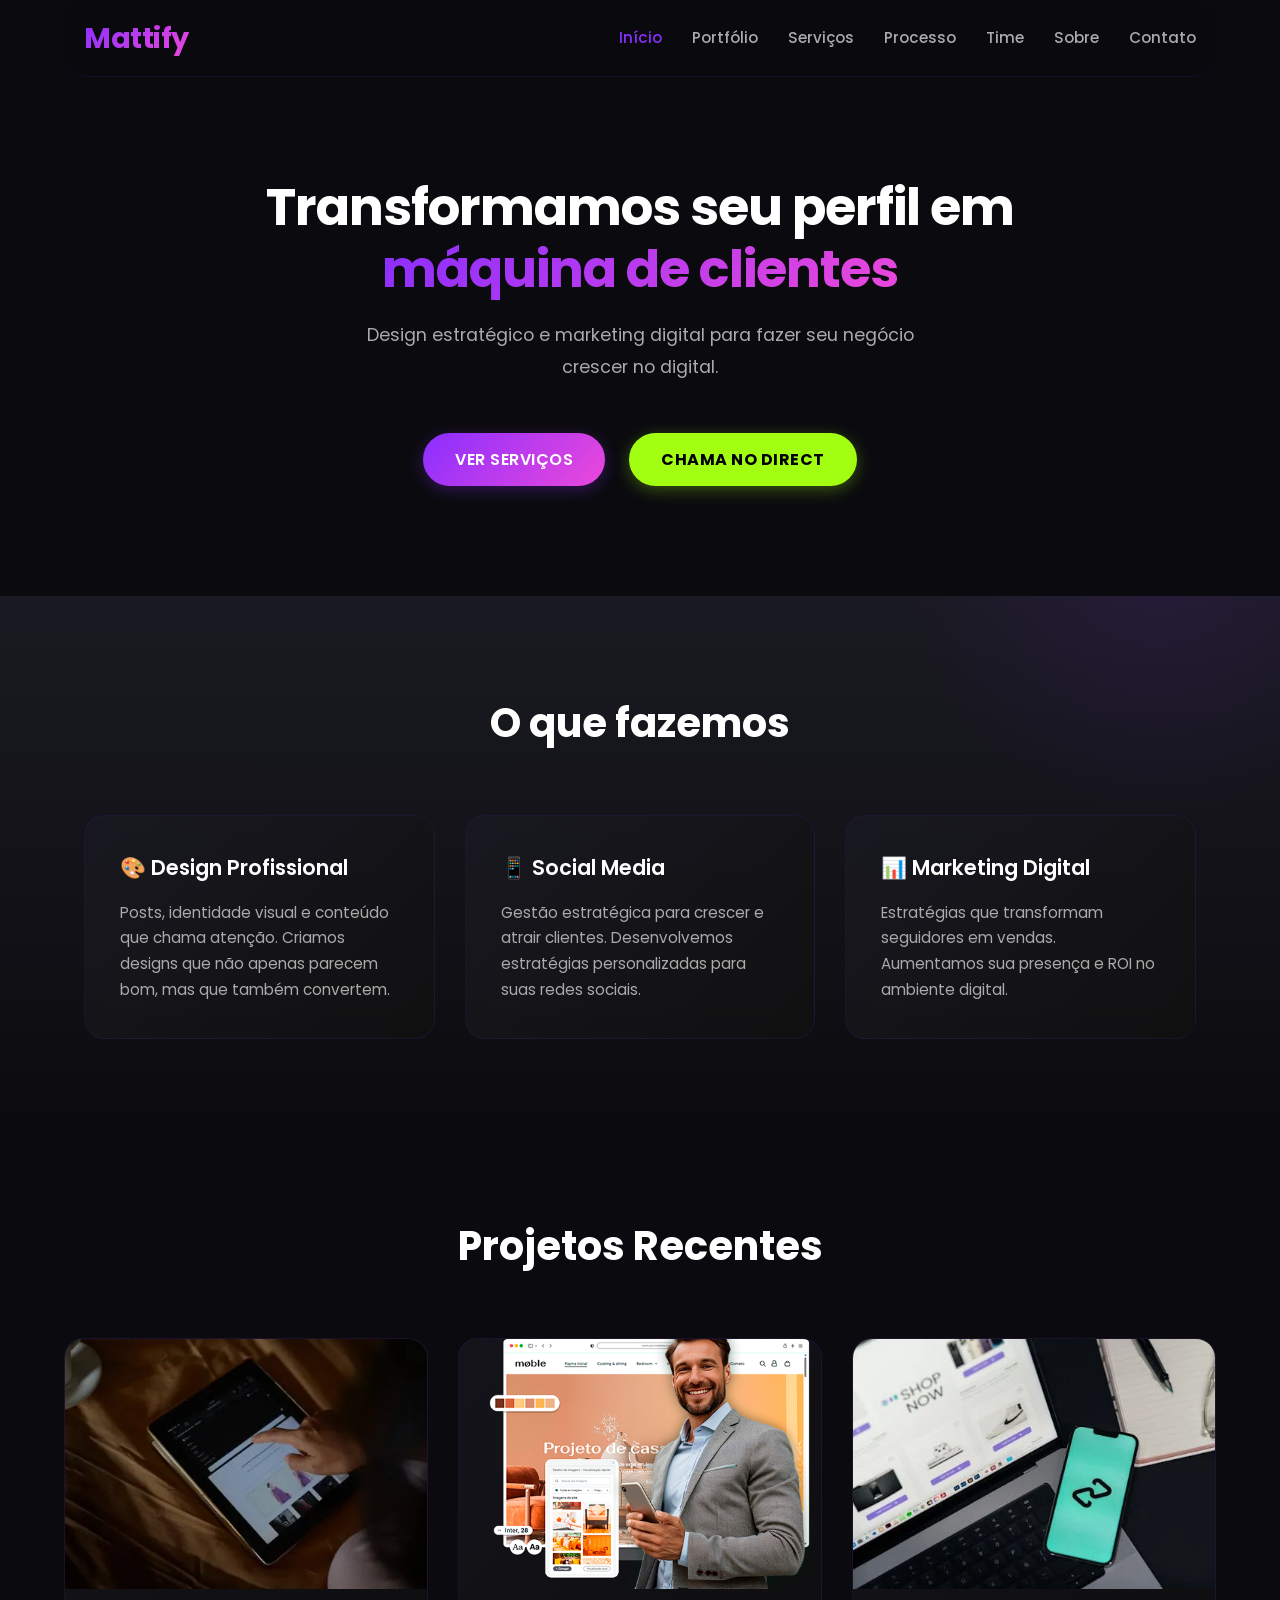
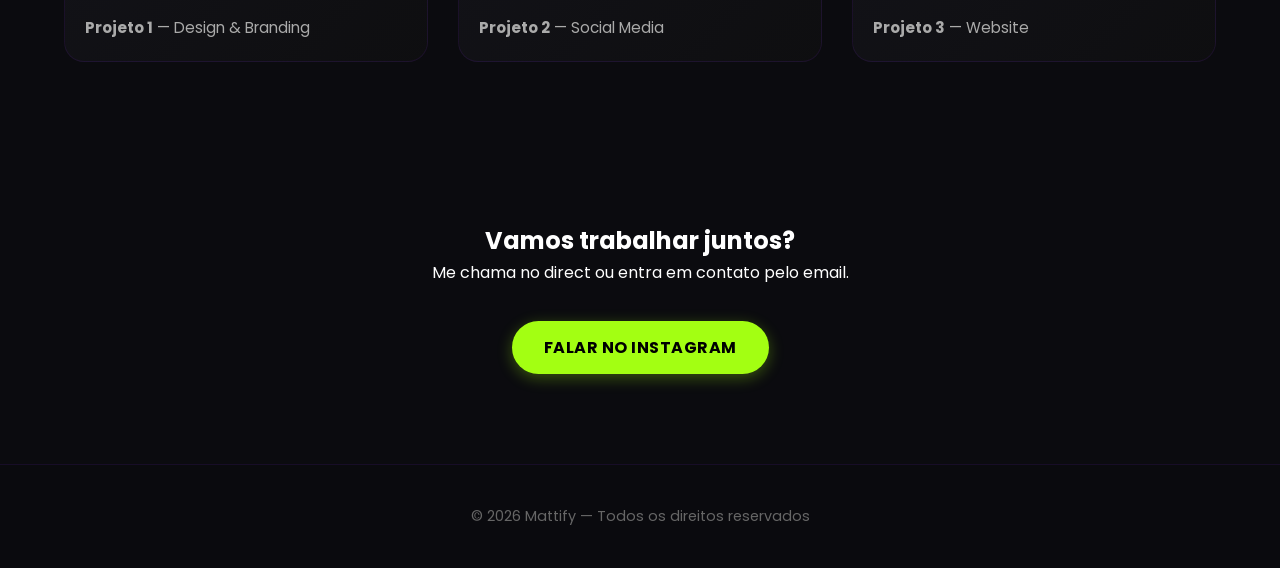
==== index.html @ 91e947d9 "Add files via upload" ====
<!DOCTYPE html>
<html lang="pt-BR">
<head>
  <meta charset="UTF-8">
  <meta name="viewport" content="width=device-width, initial-scale=1.0">
  <meta name="description" content="Mattify — Marketing & Design. Transformamos seu perfil em máquina de clientes com design estratégico e marketing digital.">
  <title>Mattify — Marketing & Design</title>

  <!-- Fonte -->
  <link href="https://fonts.googleapis.com/css2?family=Poppins:wght@300;400;600;700&display=swap" rel="stylesheet">

  <!-- CSS -->
  <link rel="stylesheet" href="style.css">
</head>

<body>

  <!-- HEADER -->
  <header class="container">
    <div class="logo">Mattify</div>
    <button class="menu-toggle">☰</button>
    <nav>
      <a href="index.html" class="nav-link">Início</a>
      <a href="portfolio.html" class="nav-link">Portfólio</a>
      <a href="servicos.html" class="nav-link">Serviços</a>
      <a href="processo.html" class="nav-link">Processo</a>
      <a href="nosso-time.html" class="nav-link">Time</a>
      <a href="sobre.html" class="nav-link">Sobre</a>
      <a href="contato.html" class="nav-link">Contato</a>
    </nav>
  </header>

  <!-- HERO -->
  <section class="hero container">
    <h1>
      Transformamos seu perfil em <span>máquina de clientes</span>
    </h1>
    <p>
      Design estratégico e marketing digital para fazer seu negócio crescer no digital.
    </p>
    <button class="btn btn-primary">Ver Serviços</button>
    <button class="btn btn-cta">Chama no Direct</button>
  </section>

  <!-- SERVICES -->
  <section id="services" class="services">
    <div class="container">
      <h2>O que fazemos</h2>

      <div class="service-grid">
        <div class="service-card">
          <h3>🎨 Design Profissional</h3>
          <p>Posts, identidade visual e conteúdo que chama atenção. Criamos designs que não apenas parecem bom, mas que também convertem.</p>
        </div>

        <div class="service-card">
          <h3>📱 Social Media</h3>
          <p>Gestão estratégica para crescer e atrair clientes. Desenvolvemos estratégias personalizadas para suas redes sociais.</p>
        </div>

        <div class="service-card">
          <h3>📊 Marketing Digital</h3>
          <p>Estratégias que transformam seguidores em vendas. Aumentamos sua presença e ROI no ambiente digital.</p>
        </div>
      </div>
    </div>
  </section>

  <!-- PORTFOLIO -->
  <section id="portfolio" class="portfolio container">
    <h2>Projetos Recentes</h2>

    <div class="portfolio-grid">
      <div class="portfolio-item">
        <img src="placeholder1.webp" alt="Projeto 1">
        <p><strong>Projeto 1</strong> — Design & Branding</p>
      </div>

      <div class="portfolio-item">
        <img src="placeholder2.png" alt="Projeto 2">
        <p><strong>Projeto 2</strong> — Social Media</p>
      </div>

      <div class="portfolio-item">
        <img src="placeholder3.webp" alt="Projeto 3">
        <p><strong>Projeto 3</strong> — Website</p>
      </div>
    </div>
  </section>

  <!-- CONTACT -->
  <section id="contact" class="container" style="padding: 80px 0; text-align: center;">
    <h2>Vamos trabalhar juntos?</h2>
    <p>Me chama no direct ou entra em contato pelo email.</p>
    <br>
    <button class="btn btn-cta">Falar no Instagram</button>
  </section>

  <!-- FOOTER -->
  <footer>
    <p>© 2026 Mattify — Todos os direitos reservados</p>
  </footer>

  <script src="script.js"></script>
</body>
</html>
---- style.css ----
/* =========================
   RESET & BASE
========================= */
* {
  margin: 0;
  padding: 0;
  box-sizing: border-box;
  font-family: 'Poppins', sans-serif;
}

html {
  scroll-behavior: smooth;
}

body {
  background: #0B0B0F;
  color: #ffffff;
  line-height: 1.6;
  overflow-x: hidden;
}

/* =========================
   GRADIENTS & COLORS
========================= */
:root {
  --bg-dark: #0B0B0F;
  --bg-secondary: #1A1A22;
  --bg-tertiary: #111;

  --primary: #8A2EFF;
  --secondary: #3B82F6;
  --accent: #EC4899;

  --cta: #A3FF12;

  --gradient-main: linear-gradient(135deg, #8A2EFF, #ec48db);
  --gradient-hover: linear-gradient(135deg, #A855FF, #FF1493);
}

/* =========================
   CONTAINER
========================= */
.container {
  width: 90%;
  max-width: 1200px;
  margin: auto;
  padding: 15px 20px;
  border-radius: 25px;
}

/* =========================
   HEADER
========================= */
header {
  padding: 20px 0;
  display: flex;
  justify-content: space-between;
  align-items: center;
  position: sticky;
  top: 0;
  background: rgba(11, 11, 15, 0.95);
  backdrop-filter: blur(10px);
  z-index: 1000;
  border-bottom: 1px solid rgba(138, 46, 255, 0.1);
  animation: slideDown 0.5s ease-out;
}

@keyframes slideDown {
  from {
    transform: translateY(-100%);
    opacity: 0;
  }
  to {
    transform: translateY(0);
    opacity: 1;
  }
}

.logo {
  font-size: 1.8rem;
  font-weight: 700;
  background: var(--gradient-main);
  -webkit-background-clip: text;
  -webkit-text-fill-color: transparent;
  background-clip: text;
  letter-spacing: -0.5px;
  transition: transform 0.3s ease;
}

.logo:hover {
  transform: scale(1.05);
}

nav {
  display: flex;
  align-items: center;
  gap: 30px;
}

.nav-link {
  color: #aaa;
  text-decoration: none;
  transition: all 0.3s ease;
  font-size: 0.95rem;
  font-weight: 500;
  position: relative;
}

.nav-link::after {
  content: '';
  position: absolute;
  bottom: -5px;
  left: 0;
  width: 0;
  height: 2px;
  background: var(--gradient-main);
  transition: width 0.3s ease;
}

.nav-link:hover {
  color: var(--primary);
}

.nav-link:hover::after {
  width: 100%;
}

.site-link {
  color: #ffffff;
  text-decoration: none;
  transition: all 0.3s ease;
  position: relative;
}

.site-link:hover {
  color: var(--primary);
}

/* Menu Hamburger */
.menu-toggle {
  display: none;
  background: none;
  border: none;
  color: white;
  font-size: 1.5rem;
  cursor: pointer;
  z-index: 1001;
}

/* =========================
   HERO SECTION
========================= */
.hero {
  padding: 100px 0;
  text-align: center;
  animation: fadeInUp 0.8s ease-out;
}

@keyframes fadeInUp {
  from {
    opacity: 0;
    transform: translateY(30px);
  }
  to {
    opacity: 1;
    transform: translateY(0);
  }
}

.hero h1 {
  font-size: 3.2rem;
  margin-bottom: 20px;
  line-height: 1.2;
  letter-spacing: -1px;
  font-weight: 700;
}

.hero span {
  background: var(--gradient-main);
  -webkit-background-clip: text;
  -webkit-text-fill-color: transparent;
  background-clip: text;
  display: inline-block;
  animation: gradientShift 3s ease-in-out infinite;
}

@keyframes gradientShift {
  0%, 100% {
    filter: brightness(1);
  }
  50% {
    filter: brightness(1.2);
  }
}

.hero p {
  color: #aaa;
  margin-bottom: 40px;
  font-size: 1.1rem;
  max-width: 600px;
  margin-left: auto;
  margin-right: auto;
  line-height: 1.8;
}

/* =========================
   BUTTON
========================= */
.btn {
  padding: 14px 32px;
  border-radius: 50px;
  border: none;
  cursor: pointer;
  font-weight: 600;
  transition: all 0.3s ease;
  font-size: 1rem;
  text-transform: uppercase;
  letter-spacing: 0.5px;
  display: inline-block;
  margin: 10px;
  position: relative;
  overflow: hidden;
}

.btn::before {
  content: '';
  position: absolute;
  top: 50%;
  left: 50%;
  width: 0;
  height: 0;
  border-radius: 50%;
  background: rgba(255, 255, 255, 0.2);
  transform: translate(-50%, -50%);
  transition: width 0.6s, height 0.6s;
}

.btn:active::before {
  width: 300px;
  height: 300px;
}

.btn-primary {
  background: var(--gradient-main);
  color: #fff;
  box-shadow: 0 4px 15px rgba(138, 46, 255, 0.3);
}

.btn-primary:hover {
  transform: translateY(-3px);
  box-shadow: 0 8px 25px rgba(138, 46, 255, 0.5);
}

.btn-cta {
  background: var(--cta);
  color: #000;
  box-shadow: 0 4px 15px rgba(163, 255, 18, 0.3);
  font-weight: 700;
}

.btn-cta:hover {
  transform: translateY(-3px) scale(1.05);
  box-shadow: 0 8px 25px rgba(163, 255, 18, 0.5);
}

.filter-btn {
  background: rgba(138, 46, 255, 0.1);
  color: #aaa;
  border: 1px solid rgba(138, 46, 255, 0.2);
}

.filter-btn:hover,
.filter-btn.active {
  background: var(--primary);
  color: #fff;
  border-color: var(--primary);
}

.filter-creator {
  background: rgba(236, 72, 153, 0.1);
  color: #aaa;
  border: 1px solid rgba(236, 72, 153, 0.2);
}

.filter-creator:hover,
.filter-creator.active {
  background: var(--accent);
  color: #fff;
  border-color: var(--accent);
}

/* =========================
   SERVICES
========================= */
.services {
  padding: 80px 0;
  background: linear-gradient(180deg, var(--bg-secondary) 0%, var(--bg-dark) 100%);
  position: relative;
  overflow: hidden;
}

.services::before {
  content: '';
  position: absolute;
  top: -50%;
  right: -10%;
  width: 500px;
  height: 500px;
  background: radial-gradient(circle, rgba(138, 46, 255, 0.1) 0%, transparent 70%);
  border-radius: 50%;
  pointer-events: none;
}

.services h2 {
  text-align: center;
  margin-bottom: 60px;
  font-size: 2.5rem;
  position: relative;
  z-index: 1;
}

.service-grid {
  display: grid;
  grid-template-columns: repeat(auto-fit, minmax(280px, 1fr));
  gap: 30px;
  position: relative;
  z-index: 1;
}

.service-card {
  background: linear-gradient(135deg, rgba(26, 26, 34, 0.8) 0%, rgba(17, 17, 17, 0.8) 100%);
  padding: 35px;
  border-radius: 20px;
  transition: all 0.3s ease;
  border: 1px solid rgba(138, 46, 255, 0.1);
  backdrop-filter: blur(10px);
  position: relative;
  overflow: hidden;
}

.service-card::before {
  content: '';
  position: absolute;
  top: 0;
  left: -100%;
  width: 100%;
  height: 100%;
  background: linear-gradient(90deg, transparent, rgba(138, 46, 255, 0.1), transparent);
  transition: left 0.5s ease;
}

.service-card:hover::before {
  left: 100%;
}

.service-card:hover {
  border: 1px solid var(--primary);
  transform: translateY(-8px);
  box-shadow: 0 15px 40px rgba(138, 46, 255, 0.2);
}

.service-card h3 {
  margin-bottom: 15px;
  font-size: 1.3rem;
  font-weight: 600;
}

.service-card p {
  color: #aaa;
  line-height: 1.7;
  font-size: 0.95rem;
}

.service-card ul {
  list-style: none;
  margin-top: 15px;
}

.service-card li {
  color: #aaa;
  padding: 8px 0;
  padding-left: 20px;
  position: relative;
  font-size: 0.9rem;
}

.service-card li::before {
  content: '✓';
  position: absolute;
  left: 0;
  color: var(--cta);
  font-weight: bold;
}

/* =========================
   PORTFOLIO
========================= */
.portfolio {
  padding: 80px 0;
  position: relative;
}

.portfolio h2 {
  text-align: center;
  margin-bottom: 60px;
  font-size: 2.5rem;
}

.portfolio-grid {
  display: grid;
  grid-template-columns: repeat(auto-fit, minmax(320px, 1fr));
  gap: 30px;
}

.portfolio-item {
  background: linear-gradient(135deg, rgba(26, 26, 34, 0.6) 0%, rgba(17, 17, 17, 0.6) 100%);
  border-radius: 20px;
  overflow: hidden;
  transition: all 0.3s ease;
  border: 1px solid rgba(138, 46, 255, 0.1);
  cursor: pointer;
  position: relative;
  group: portfolio;
}

.portfolio-item img {
  width: 100%;
  height: 250px;
  object-fit: cover;
  transition: transform 0.3s ease;
}

.portfolio-item:hover img {
  transform: scale(1.08);
}

.portfolio-item p {
  padding: 20px;
  color: #aaa;
  font-size: 0.95rem;
  transition: all 0.3s ease;
}

.portfolio-item:hover {
  transform: translateY(-10px);
  box-shadow: 0 20px 50px rgba(138, 46, 255, 0.2);
  border-color: var(--primary);
}

.portfolio-item:hover p {
  color: var(--cta);
}

/* =========================
   FORM STYLES
========================= */
.formulario {
  display: flex;
  flex-direction: column;
  gap: 20px;
}

.formulario label {
  font-weight: 600;
  font-size: 0.95rem;
  margin-bottom: 8px;
  color: #fff;
}

.form-input {
  padding: 14px 18px;
  border-radius: 12px;
  border: 1px solid rgba(138, 46, 255, 0.2);
  background: rgba(26, 26, 34, 0.6);
  color: #fff;
  transition: all 0.3s ease;
  font-family: 'Poppins', sans-serif;
  font-size: 0.95rem;
}

.form-input::placeholder {
  color: #666;
}

.form-input:focus {
  outline: none;
  background: rgba(26, 26, 34, 0.9);
  border-color: var(--primary);
  box-shadow: 0 0 20px rgba(138, 46, 255, 0.2);
}

.form-input:focus::placeholder {
  opacity: 0;
}

textarea.form-input {
  resize: vertical;
  min-height: 120px;
}

/* =========================
   FOOTER
========================= */
footer {
  padding: 40px 0;
  text-align: center;
  color: #666;
  border-top: 1px solid rgba(138, 46, 255, 0.1);
  background: rgba(11, 11, 15, 0.5);
  font-size: 0.9rem;
  transition: all 0.3s ease;
}

footer:hover {
  color: #aaa;
}

/* =========================
   RESPONSIVE
========================= */
@media (max-width: 1024px) {
  .hero h1 {
    font-size: 2.5rem;
  }

  .services h2,
  .portfolio h2 {
    font-size: 2rem;
  }

  .service-grid,
  .portfolio-grid {
    grid-template-columns: repeat(auto-fit, minmax(250px, 1fr));
    gap: 20px;
  }
}

@media (max-width: 768px) {
  nav {
    display: none;
    position: absolute;
    top: 70px;
    left: 0;
    right: 0;
    flex-direction: column;
    background: rgba(11, 11, 15, 0.98);
    padding: 20px;
    gap: 15px;
    border-bottom: 1px solid rgba(138, 46, 255, 0.1);
    animation: slideDown 0.3s ease-out;
  }

  nav.active {
    display: flex;
  }

  .menu-toggle {
    display: block;
  }

  .hero h1 {
    font-size: 2rem;
  }

  .hero p {
    font-size: 0.95rem;
  }

  .services h2,
  .portfolio h2 {
    font-size: 1.8rem;
  }

  .service-grid,
  .portfolio-grid {
    grid-template-columns: 1fr;
  }

  .btn {
    width: 100%;
    margin: 8px 0;
  }

  .service-card,
  .portfolio-item {
    padding: 25px;
  }

  header {
    flex-direction: column;
    align-items: flex-start;
  }

  .logo {
    margin-bottom: 15px;
  }
}

@media (max-width: 480px) {
  .container {
    width: 95%;
  }

  .hero {
    padding: 60px 0;
  }

  .hero h1 {
    font-size: 1.6rem;
  }

  .services,
  .portfolio {
    padding: 60px 0;
  }

  .service-card,
  .portfolio-item {
    padding: 20px;
  }

  .btn {
    padding: 12px 24px;
    font-size: 0.9rem;
  }

  .formulario {
    gap: 15px;
  }

  .form-input {
    padding: 12px 14px;
  }
}

/* =========================
   ANIMATIONS
========================= */
@keyframes fadeIn {
  from {
    opacity: 0;
  }
  to {
    opacity: 1;
  }
}

@keyframes slideInLeft {
  from {
    opacity: 0;
    transform: translateX(-30px);
  }
  to {
    opacity: 1;
    transform: translateX(0);
  }
}

@keyframes slideInRight {
  from {
    opacity: 0;
    transform: translateX(30px);
  }
  to {
    opacity: 1;
    transform: translateX(0);
  }
}

.service-card {
  animation: fadeInUp 0.6s ease-out backwards;
}

.service-card:nth-child(1) { animation-delay: 0.1s; }
.service-card:nth-child(2) { animation-delay: 0.2s; }
.service-card:nth-child(3) { animation-delay: 0.3s; }
.service-card:nth-child(4) { animation-delay: 0.4s; }
.service-card:nth-child(5) { animation-delay: 0.5s; }

.portfolio-item {
  animation: fadeInUp 0.6s ease-out backwards;
}

.portfolio-item:nth-child(1) { animation-delay: 0.1s; }
.portfolio-item:nth-child(2) { animation-delay: 0.2s; }
.portfolio-item:nth-child(3) { animation-delay: 0.3s; }
.portfolio-item:nth-child(4) { animation-delay: 0.4s; }
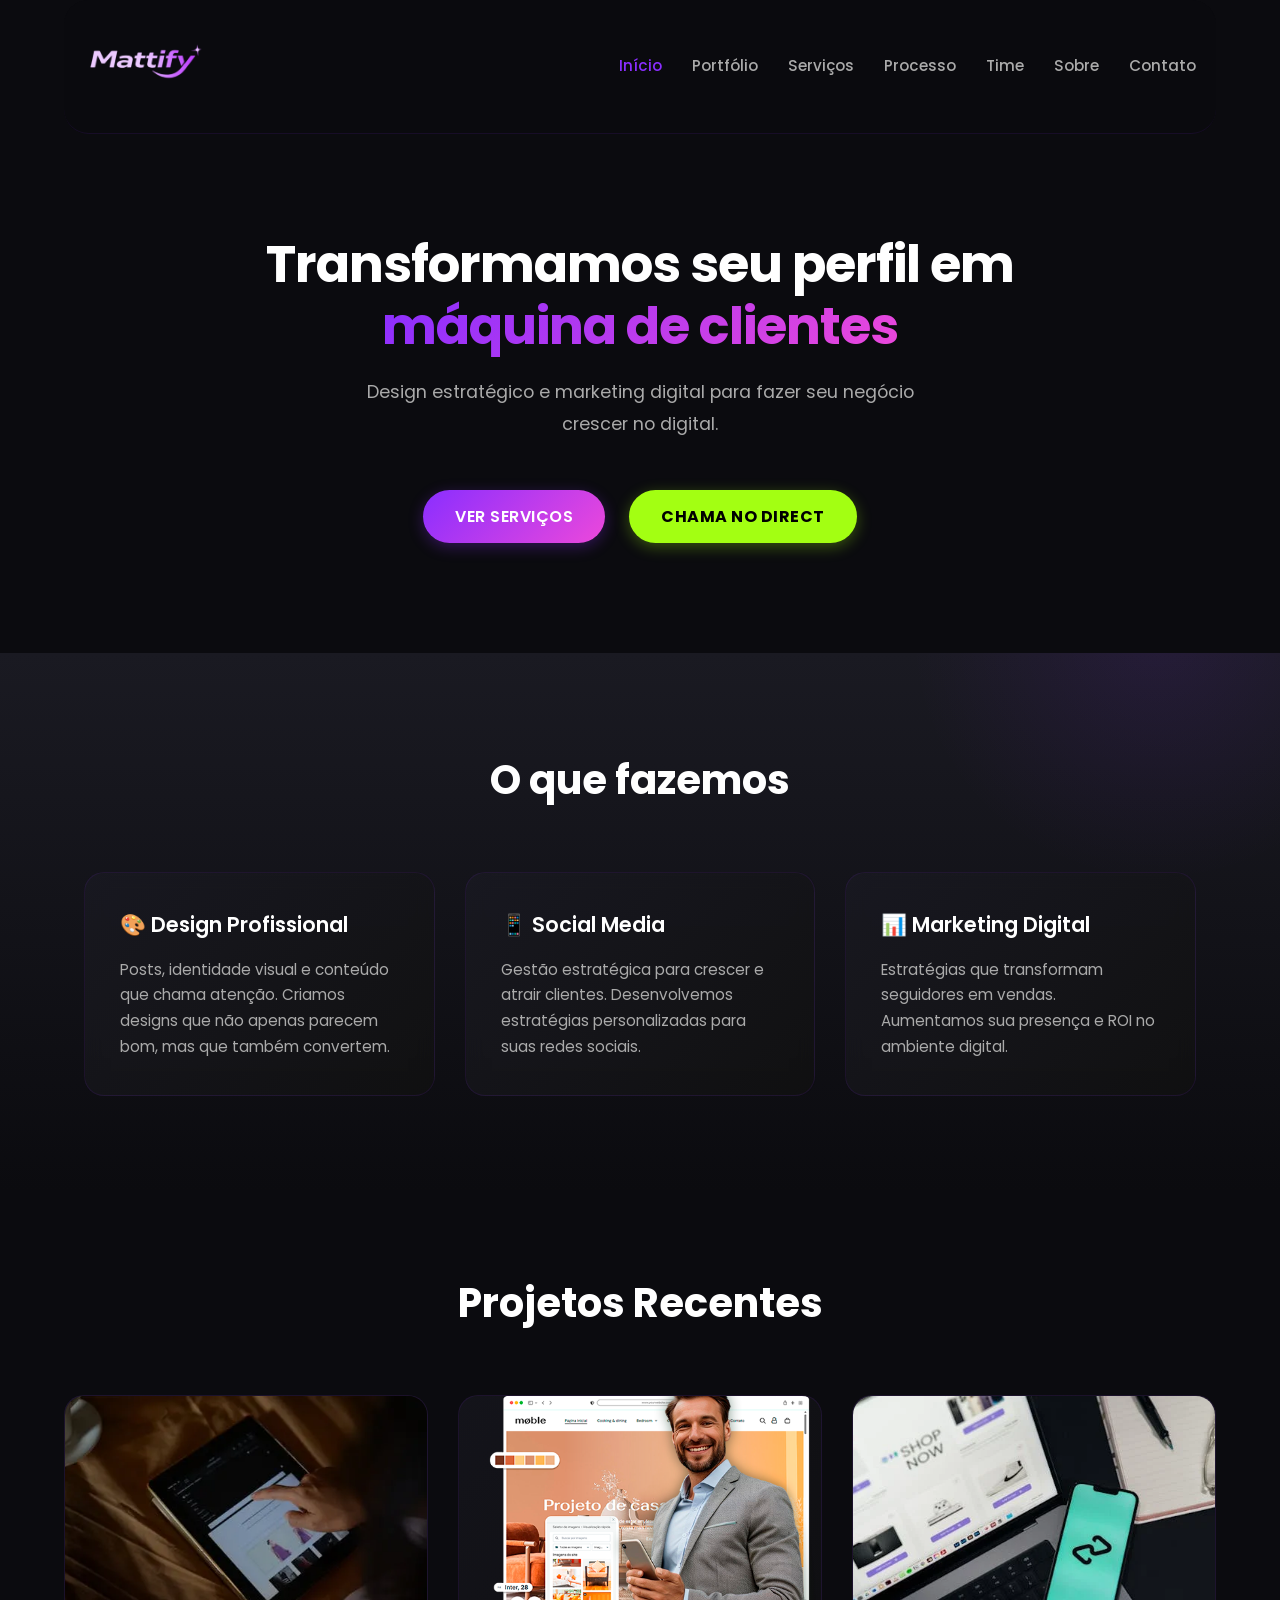
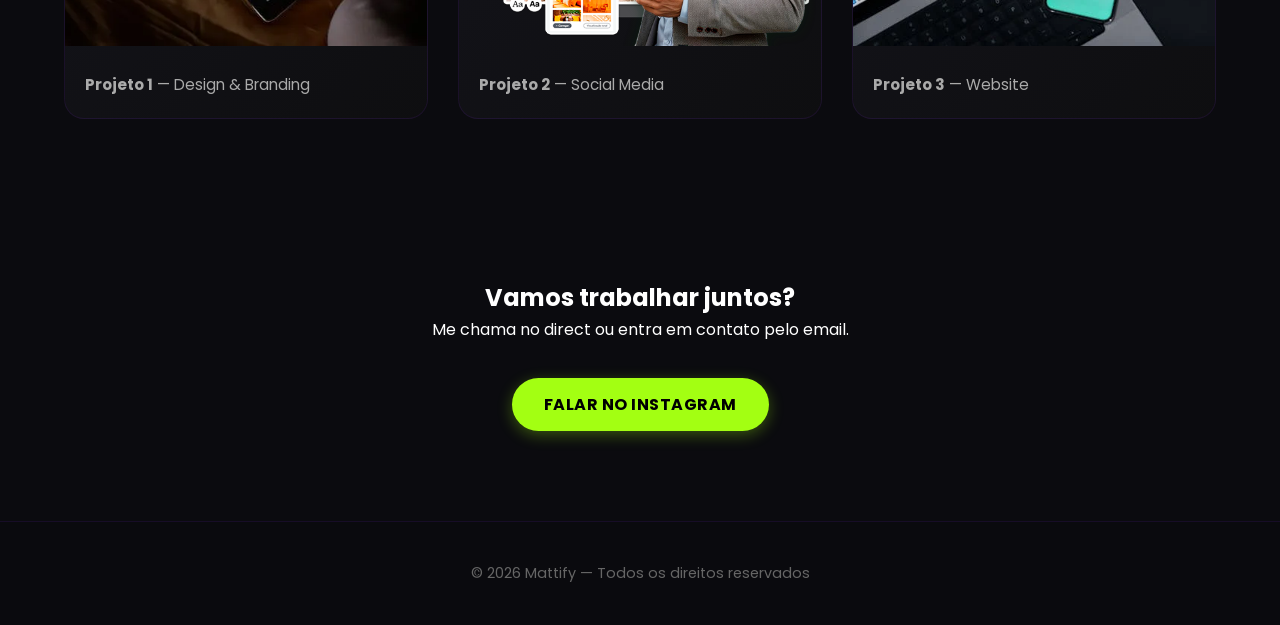
==== commit d28d10e8: "Add files via upload" ====
--- a/index.html
+++ b/index.html
@@ -5,6 +5,7 @@
   <meta name="viewport" content="width=device-width, initial-scale=1.0">
   <meta name="description" content="Mattify — Marketing & Design. Transformamos seu perfil em máquina de clientes com design estratégico e marketing digital.">
   <title>Mattify — Marketing & Design</title>
+    <link rel="icon" href="mattify_minimalist_2-removebg-preview.png" type="image/png">
 
   <!-- Fonte -->
   <link href="https://fonts.googleapis.com/css2?family=Poppins:wght@300;400;600;700&display=swap" rel="stylesheet">
@@ -17,7 +18,7 @@
 
   <!-- HEADER -->
   <header class="container">
-    <div class="logo">Mattify</div>
+    <div class="logo"><img src="logo.png" alt="Mattify" class="logo-img"></div>
     <button class="menu-toggle">☰</button>
     <nav>
       <a href="index.html" class="nav-link">Início</a>
@@ -39,7 +40,9 @@
       Design estratégico e marketing digital para fazer seu negócio crescer no digital.
     </p>
     <button class="btn btn-primary">Ver Serviços</button>
-    <button class="btn btn-cta">Chama no Direct</button>
+    <a href="https://www.instagram.com/direct/t/18092631073901861" target="_blank">
+      <button class="btn btn-cta">Chama no Direct</button>
+    </a>
   </section>
 
   <!-- SERVICES -->
--- a/style.css
+++ b/style.css
@@ -78,7 +78,7 @@
 
 .logo {
   font-size: 1.8rem;
-  font-weight: 700;
+  font-weight: 20;
   background: var(--gradient-main);
   -webkit-background-clip: text;
   -webkit-text-fill-color: transparent;
@@ -89,6 +89,22 @@
 
 .logo:hover {
   transform: scale(1.05);
+}
+
+.logo-img {
+  width: 120px;
+  height: 120px;
+  object-fit: contain;
+  margin-top: -15px;
+  margin-bottom: -15px;
+}
+
+.sobre-img {
+  width: 200px;
+  height: 200px;
+  object-fit: contain;
+  margin-top: -30px;
+  margin-bottom: -85px;
 }
 
 nav {
@@ -497,6 +513,37 @@
   resize: vertical;
   min-height: 120px;
 }
+
+/* LIGHTBOX */
+.lightbox {
+  display: none;
+  position: fixed;
+  z-index: 9999999;
+  padding-top: 60px;
+  left: 0;
+  top: 0;
+  width: 100%;
+  height: 100%;
+  background: rgba(0, 0, 0, 0.9);
+}
+
+.lightbox-img {
+  display: block;
+  margin: auto;
+  max-width: 80%;
+  max-height: 80%;
+  border-radius: 10px;
+}
+
+.close {
+  position: absolute;
+  top: 20px;
+  right: 40px;
+  color: white;
+  font-size: 40px;
+  cursor: pointer;
+}
+
 
 /* =========================
    FOOTER
@@ -633,6 +680,8 @@
   }
 }
 
+
+
 /* =========================
    ANIMATIONS
 ========================= */
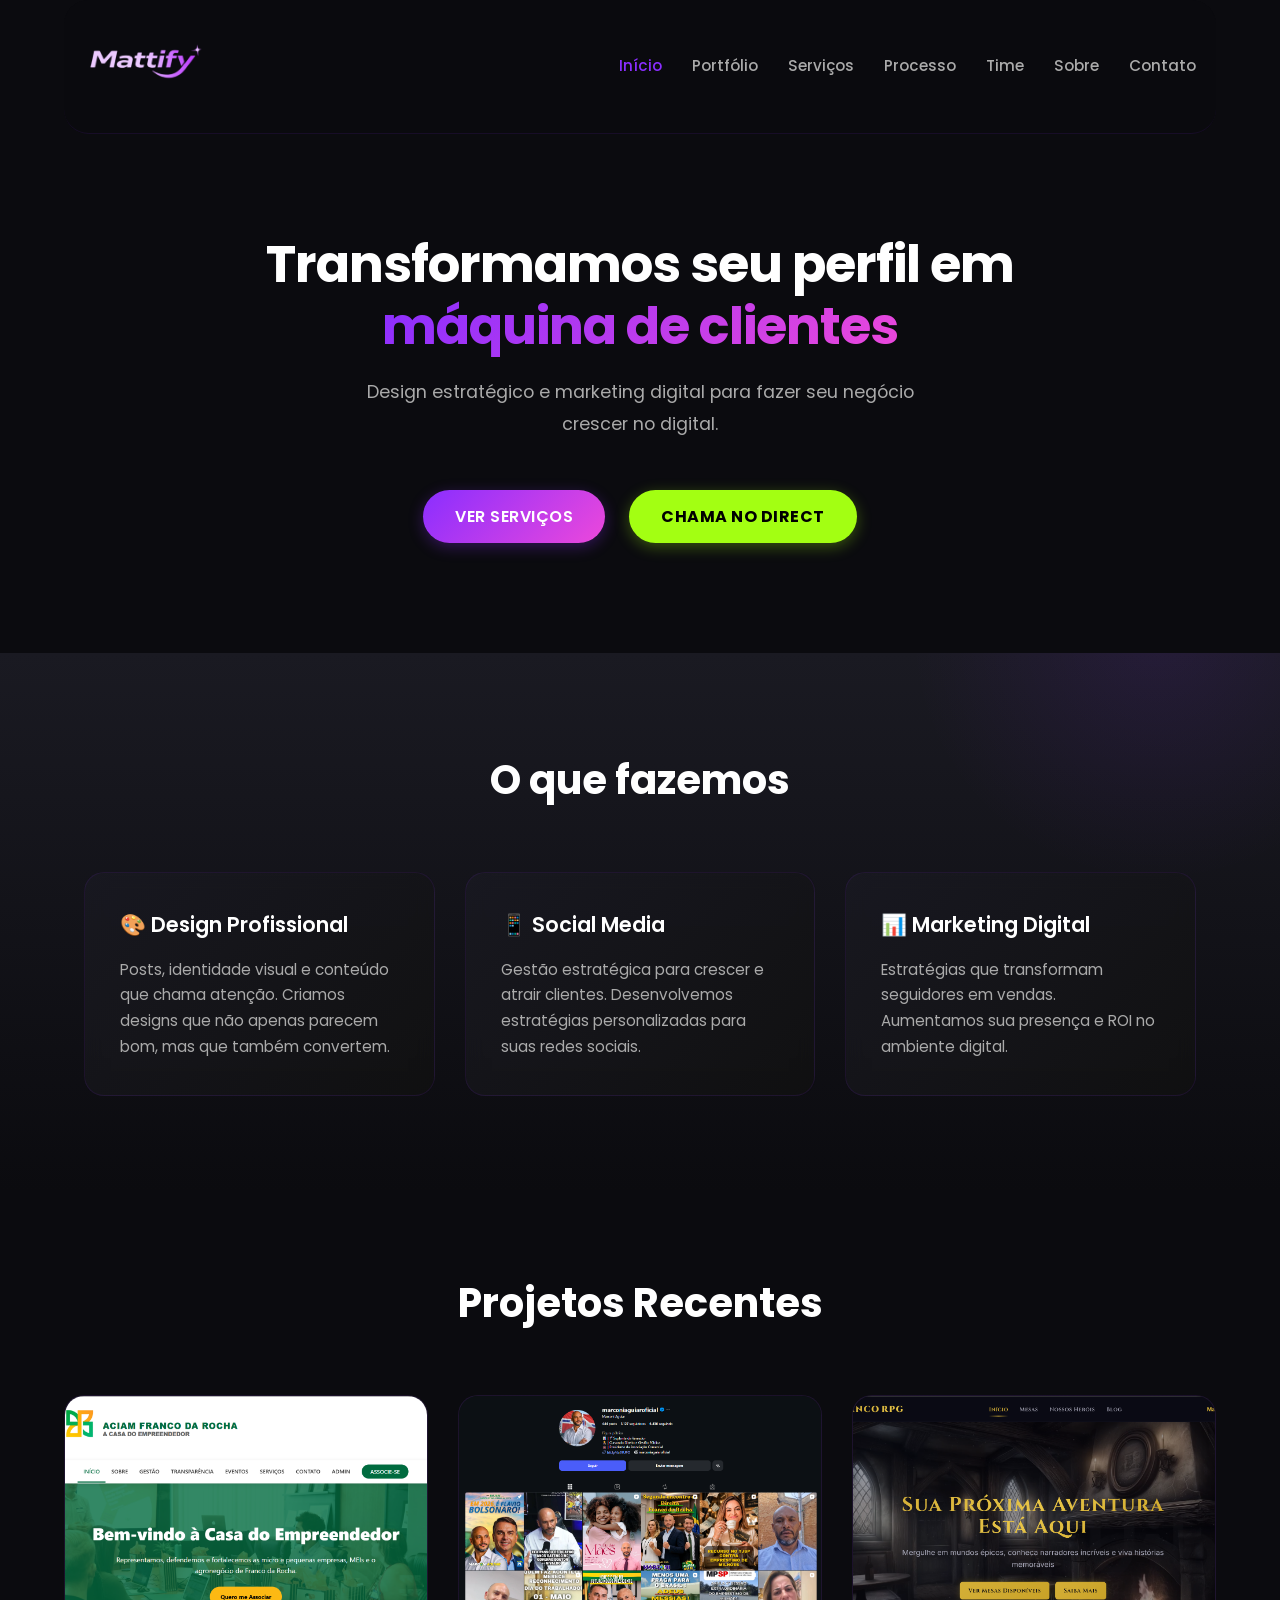
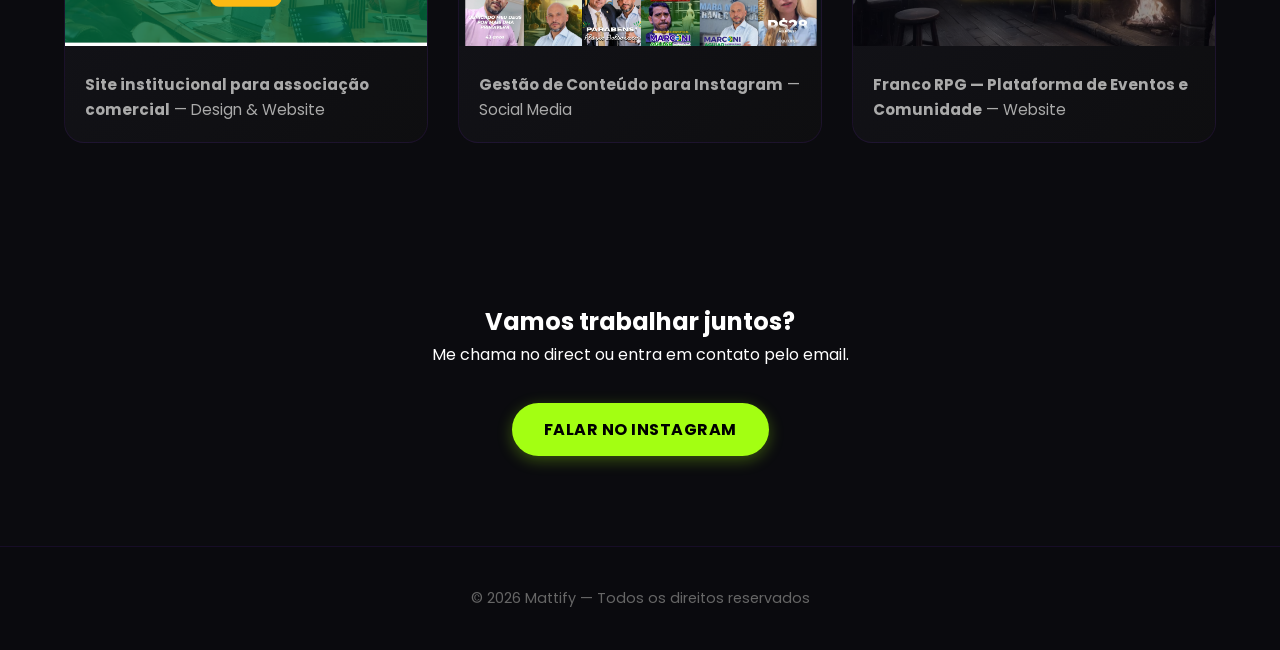
==== commit 08c770d5: "Update index.html" ====
--- a/index.html
+++ b/index.html
@@ -69,24 +69,24 @@
     </div>
   </section>
 
-  <!-- PORTFOLIO -->
+   <!-- PORTFOLIO -->
   <section id="portfolio" class="portfolio container">
     <h2>Projetos Recentes</h2>
 
     <div class="portfolio-grid">
       <div class="portfolio-item">
-        <img src="placeholder1.webp" alt="Projeto 1">
-        <p><strong>Projeto 1</strong> — Design & Branding</p>
+        <img src="SiteAciam.png" alt="Site institucional para associação comercial">
+        <p><strong>Site institucional para associação comercial</strong> — Design & Website</p>
       </div>
 
       <div class="portfolio-item">
-        <img src="placeholder2.png" alt="Projeto 2">
-        <p><strong>Projeto 2</strong> — Social Media</p>
+        <img src="IntagramMarconi.png" alt="Gestão de Conteúdo para Instagram">
+        <p><strong>Gestão de Conteúdo para Instagram</strong> — Social Media</p>
       </div>
 
       <div class="portfolio-item">
-        <img src="placeholder3.webp" alt="Projeto 3">
-        <p><strong>Projeto 3</strong> — Website</p>
+        <img src="SiteFrancoRPG.png" alt="Franco RPG — Plataforma de Eventos e Comunidade">
+        <p><strong>Franco RPG — Plataforma de Eventos e Comunidade</strong> — Website</p>
       </div>
     </div>
   </section>
--- a/style.css
+++ b/style.css
@@ -436,7 +436,6 @@
   border: 1px solid rgba(138, 46, 255, 0.1);
   cursor: pointer;
   position: relative;
-  group: portfolio;
 }
 
 .portfolio-item img {
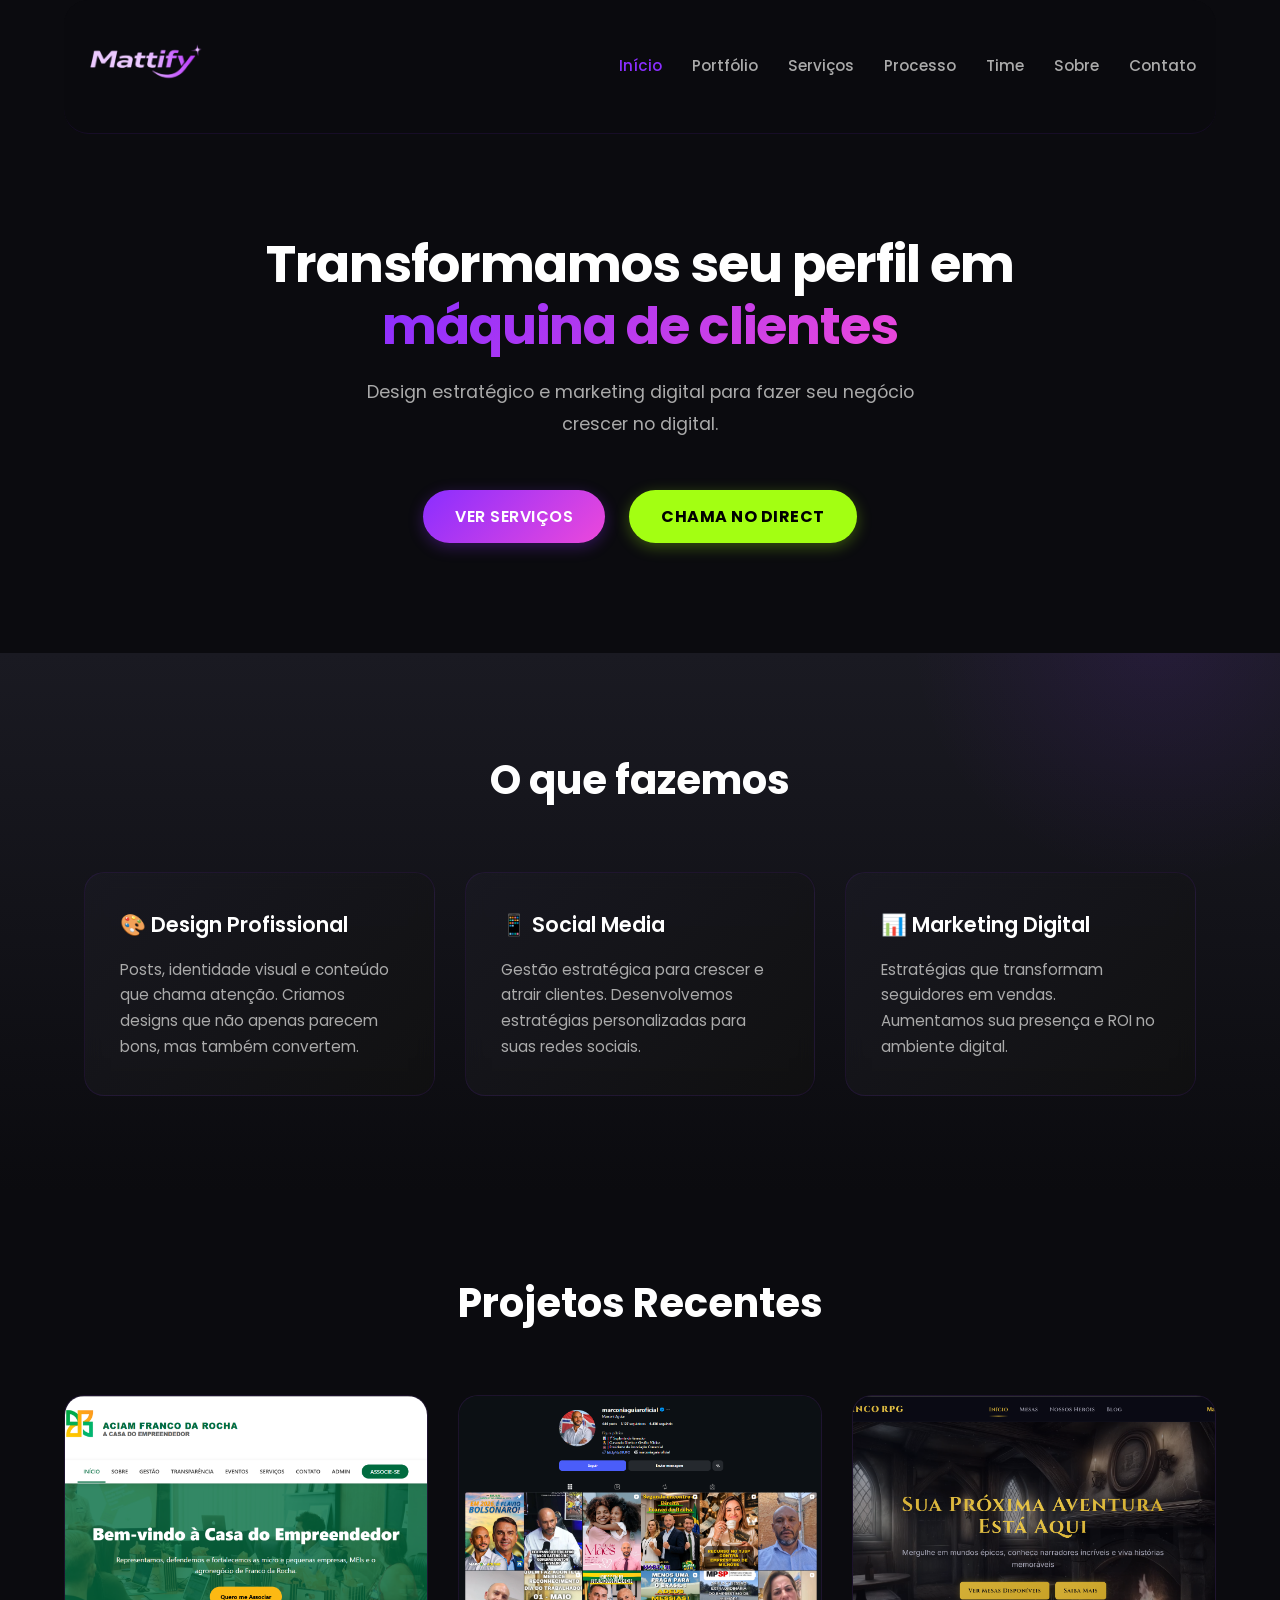
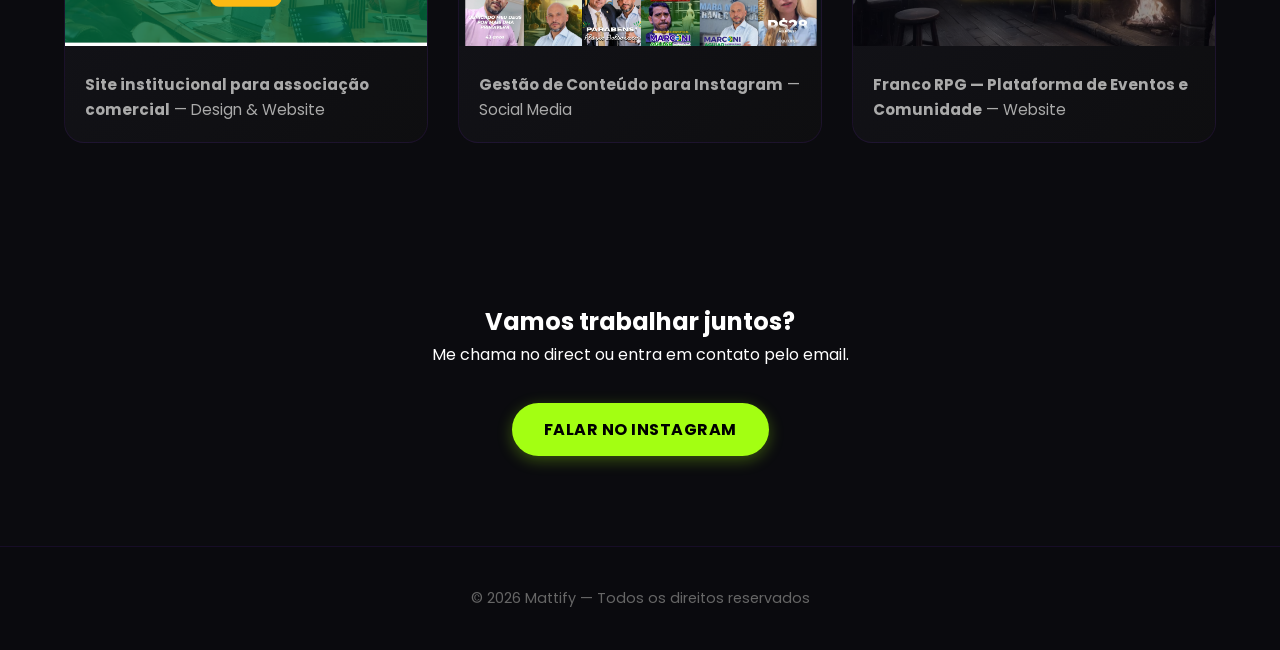
==== commit 01fba755: "Update index.html" ====
--- a/index.html
+++ b/index.html
@@ -53,7 +53,7 @@
       <div class="service-grid">
         <div class="service-card">
           <h3>🎨 Design Profissional</h3>
-          <p>Posts, identidade visual e conteúdo que chama atenção. Criamos designs que não apenas parecem bom, mas que também convertem.</p>
+          <p>Posts, identidade visual e conteúdo que chama atenção. Criamos designs que não apenas parecem bons, mas também convertem.</p>
         </div>
 
         <div class="service-card">
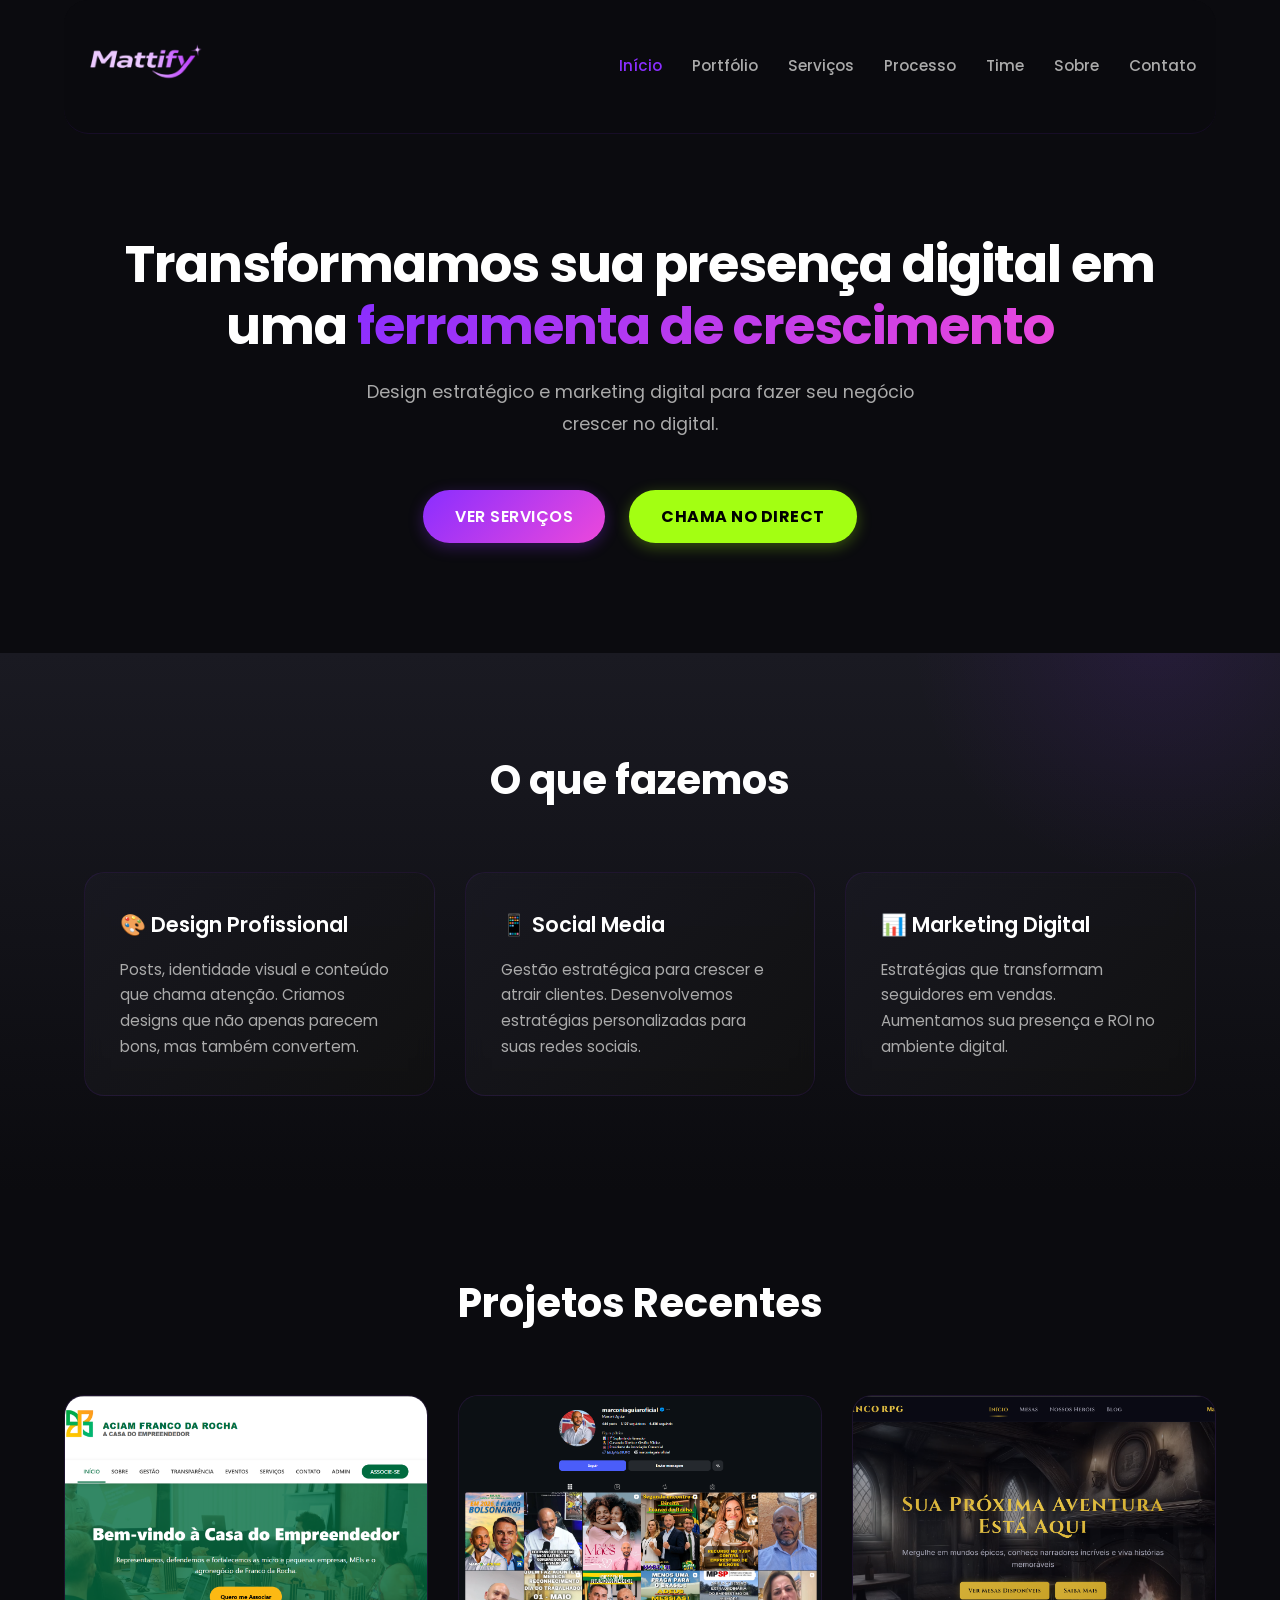
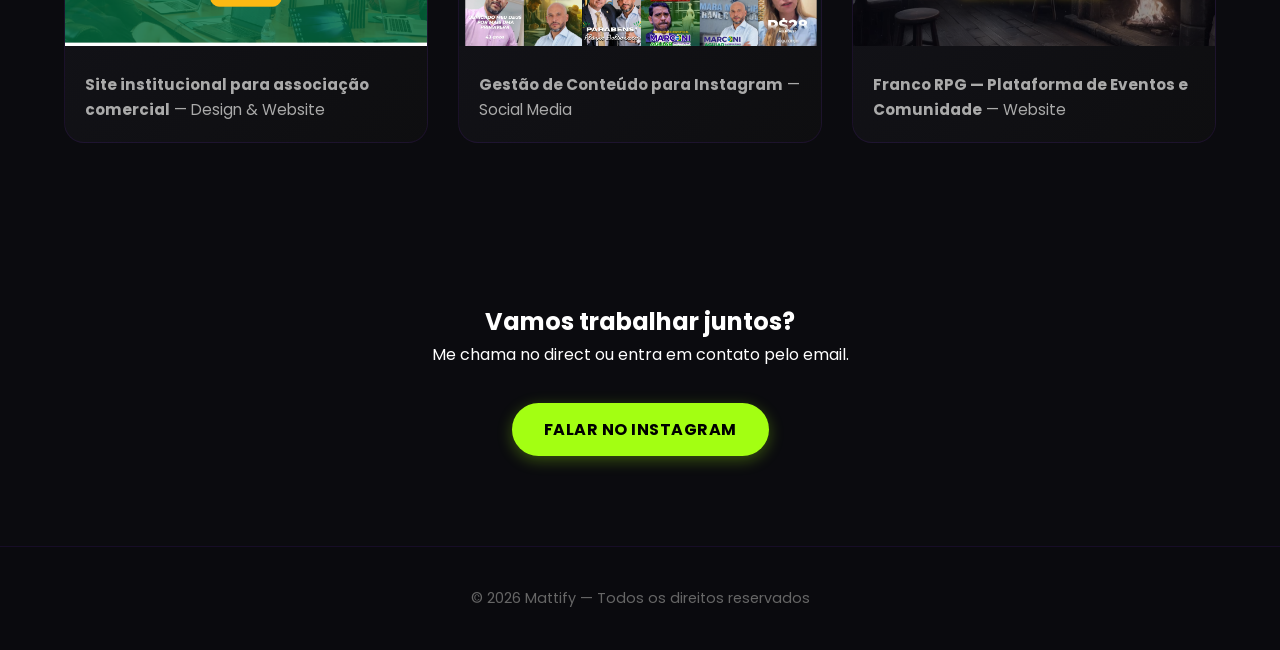
==== commit 1b593137: "Update index.html" ====
--- a/index.html
+++ b/index.html
@@ -34,7 +34,7 @@
   <!-- HERO -->
   <section class="hero container">
     <h1>
-      Transformamos seu perfil em <span>máquina de clientes</span>
+      Transformamos sua presença digital em uma  <span>ferramenta de crescimento</span>
     </h1>
     <p>
       Design estratégico e marketing digital para fazer seu negócio crescer no digital.
